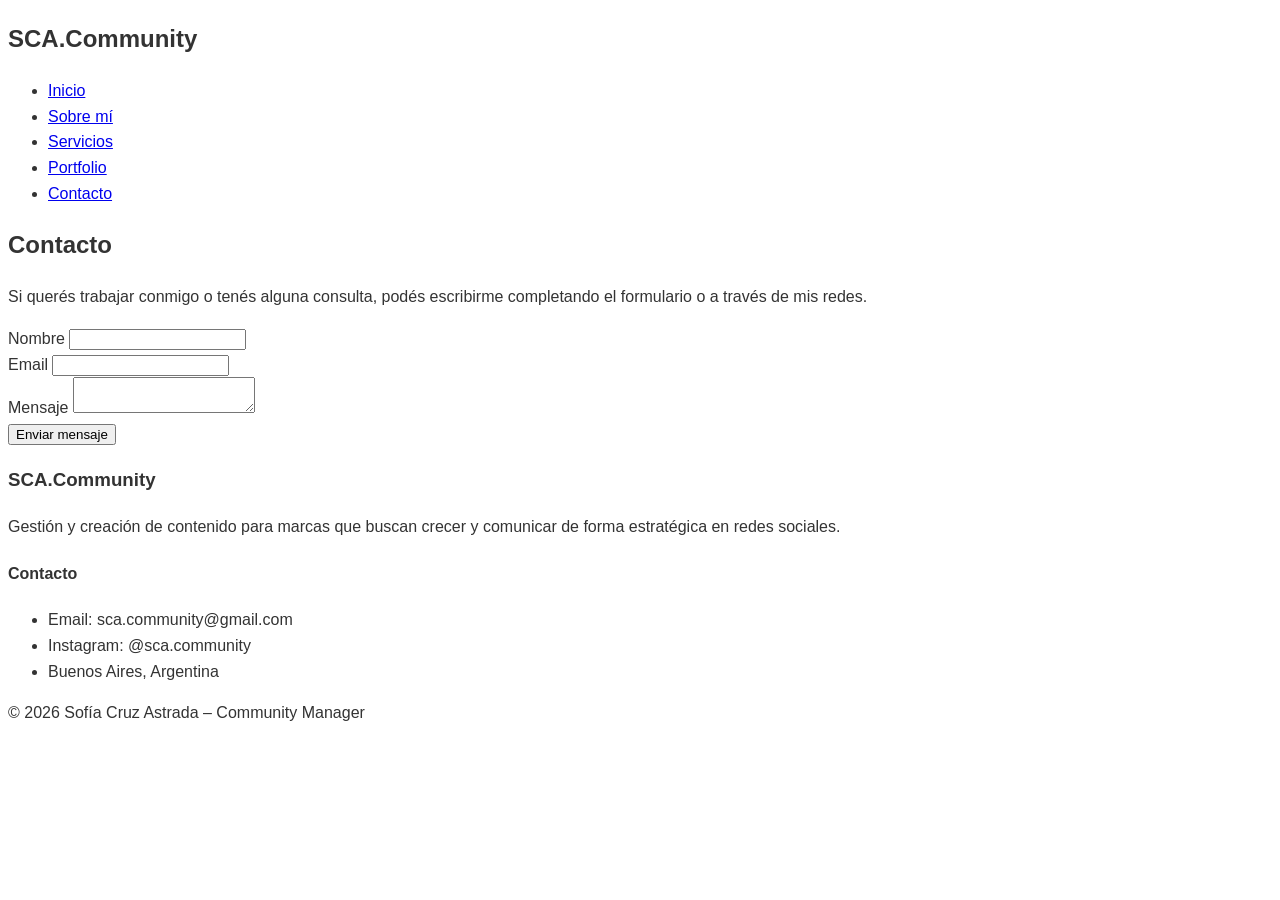
==== pages/contacto.html @ a54b0c0a "Add files via upload" ====
<!DOCTYPE html>
<html lang="es">
<head>
  <meta charset="UTF-8">
  <title>SCA.Community | Sobre mí</title>

  <!-- Reset -->
  <link rel="stylesheet" href="../css/reset.css">

  <!-- Estilos -->
  <link rel="stylesheet" href="../css/styles.css">
</head>
<body>

    <!--
    PreEntrega 1 – Desarrollo Web
    Portfolio profesional – SCA.Community
    Alumna: Sofía Cruz Astrada
    -->

    <header>
        <div class="logo">
            <h2>SCA.Community</h2>
        </div>

        <nav>
            <ul class="menu">
                <li><a href="../index.html">Inicio</a></li>
                <li><a href="sobre-mi.html">Sobre mí</a></li>
                <li><a href="servicios.html">Servicios</a></li>
                <li><a href="portfolio.html">Portfolio</a></li>
                <li><a href="contacto.html">Contacto</a></li>
            </ul>
        </nav>
    </header>

    <main>
        <section class="pagina">
            <h1>Contacto</h1>
            <p>
                Si querés trabajar conmigo o tenés alguna consulta,
                podés escribirme completando el formulario o a través de mis redes.
            </p>
        </section>

        <section class="contacto">
            <form>
                <div class="campo">
                    <label for="nombre">Nombre</label>
                    <input type="text" id="nombre" name="nombre">
                </div>

                <div class="campo">
                    <label for="email">Email</label>
                    <input type="email" id="email" name="email">
                </div>

                <div class="campo">
                    <label for="mensaje">Mensaje</label>
                    <textarea id="mensaje" name="mensaje"></textarea>
                </div>

                <div class="campo">
                    <button type="submit">Enviar mensaje</button>
                </div>
            </form>
        </section>
    </main>

    <footer>
        <div class="footer-info">
            <h3>SCA.Community</h3>
            <p>
                Gestión y creación de contenido para marcas que buscan crecer
                y comunicar de forma estratégica en redes sociales.
            </p>
        </div>

        <div class="footer-contacto">
            <h4>Contacto</h4>
            <ul>
                <li>Email: sca.community@gmail.com</li>
                <li>Instagram: @sca.community</li>
                <li>Buenos Aires, Argentina</li>
            </ul>
        </div>

        <div class="footer-copy">
            <p>© 2026 Sofía Cruz Astrada – Community Manager</p>
        </div>
    </footer>

</body>
</html>
---- css/styles.css ----
/* =====================================
   VARIABLES
===================================== */
:root {
  --sca-bg: hsl(30, 35%, 88%);
  --sca-primary: hsl(290, 52%, 53%);
  --sca-dark: #111111;
  --sca-text: #333333;
  --sca-muted: #555555;

  --radius: 16px;
}

/* =====================================
   BASE
===================================== */
body {
  font-family: Arial, Helvetica, sans-serif;
  color: var(--sca-text);
  background-color: #ffffff;
  line-height: 1.6;
}

img {
  max-width: 100%;
  height: auto;
  display: block;
}

/* =====================================
   NAVBAR (Bootstrap personalizado)
===================================== */
.navbar {
  background-color: var(--sca-primary);
  padding: 16px 0;
}

.navbar .navbar-brand,
.navbar .nav-link {
  color: #111111;
}

.navbar .nav-link:hover {
  text-decoration: underline;
}

.navbar .nav-link.active {
  font-weight: 700;
  text-decoration: underline;
}

/* Botón hamburguesa visible */
.navbar-toggler {
  border: 1px solid rgba(0, 0, 0, 0.3);
}

.navbar-toggler-icon {
  filter: invert(1);
}

/* =====================================
   BOTONES
===================================== */
.btn-primary {
  --bs-btn-bg: #111111;
  --bs-btn-border-color: #111111;
  --bs-btn-hover-bg: #000000;
  --bs-btn-hover-border-color: #000000;
}

/* =====================================
   SECCIONES GENERALES
===================================== */
.section {
  padding: 60px 0;
}

.section--alt {
  background-color: var(--sca-bg);
}

.section__title {
  font-size: clamp(28px, 3vw, 40px);
  margin-bottom: 16px;
}

/* =====================================
   HERO (HOME)
===================================== */
.hero {
  background-color: var(--sca-bg);
  padding: 80px 0;
}

.hero__title {
  font-size: clamp(30px, 3vw, 44px);
  margin-bottom: 16px;
  color: #222222;
}

.hero__text {
  color: var(--sca-muted);
  margin-bottom: 14px;
}

.hero__card {
  background-color: #ffffff;
  border-radius: var(--radius);
  padding: 20px;
  box-shadow: 0 10px 24px rgba(0, 0, 0, 0.06);
  border: 1px solid rgba(0, 0, 0, 0.06);
}

/* =====================================
   CARDS (Servicios + Portfolio)
===================================== */
.service-card {
  border-radius: var(--radius);
  border: 1px solid rgba(0, 0, 0, 0.06);
  box-shadow: 0 10px 24px rgba(0, 0, 0, 0.06);
  transition: transform 0.2s ease, box-shadow 0.2s ease;
}

.service-card:hover {
  transform: translateY(-4px);
  box-shadow: 0 16px 32px rgba(0, 0, 0, 0.1);
}

/* Links utilitarios */
.link-arrow {
  text-decoration: none;
  font-weight: 600;
  color: var(--sca-dark);
}

.link-arrow:hover {
  text-decoration: underline;
}

/* =====================================
   FORMULARIO
===================================== */
form.card {
  border-radius: var(--radius);
}

.form-control:focus {
  border-color: var(--sca-primary);
  box-shadow: 0 0 0 0.2rem rgba(182, 94, 214, 0.25);
}

/* =====================================
   FOOTER
===================================== */
.site-footer {
  background-color: var(--sca-bg);
  padding: 40px 0;
  margin-top: 40px;
}

.site-footer p,
.site-footer li {
  color: var(--sca-muted);
}

.site-footer hr {
  border-color: rgba(0, 0, 0, 0.1);
}

/* =====================================
   RESPONSIVE
===================================== */
@media (max-width: 768px) {
  .hero {
    padding: 60px 0;
  }

  .section {
    padding: 50px 0;
  }
}
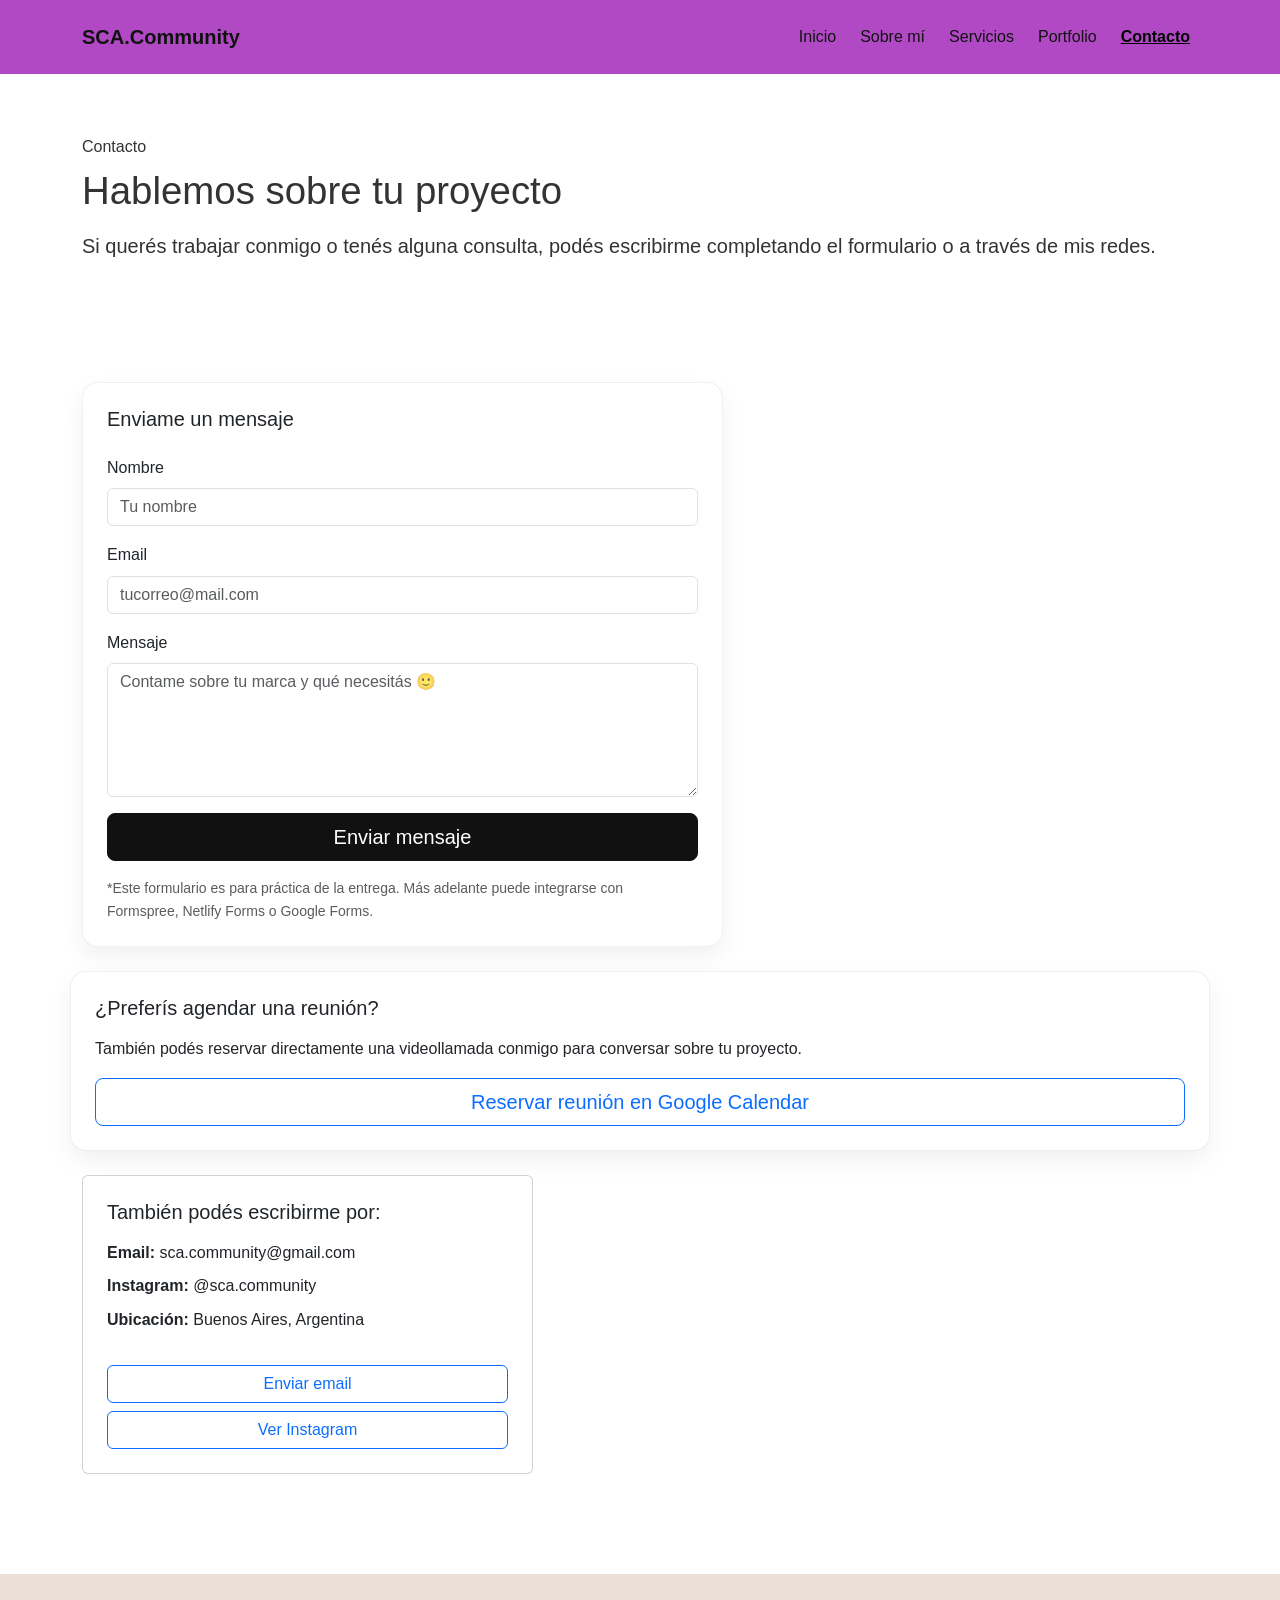
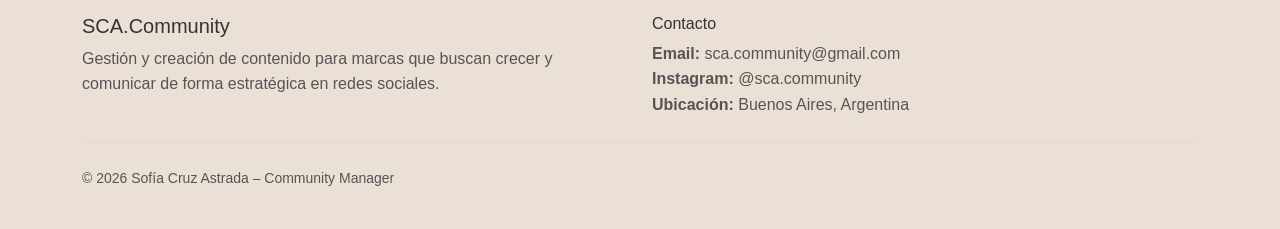
==== commit e69d4483: "Entrega final PreEntrega 3 Entrega final PreEntrega 3 - SCSS + responsive + mejoras layout" ====
--- a/pages/contacto.html
+++ b/pages/contacto.html
@@ -1,94 +1,356 @@
 <!DOCTYPE html>
 <html lang="es">
 <head>
-  <meta charset="UTF-8">
-  <title>SCA.Community | Sobre mí</title>
-
-  <!-- Reset -->
-  <link rel="stylesheet" href="../css/reset.css">
-
-  <!-- Estilos -->
-  <link rel="stylesheet" href="../css/styles.css">
+  <meta charset="UTF-8" />
+
+  <meta name="viewport" content="width=device-width, initial-scale=1.0" />
+
+  <meta
+    name="description"
+    content="Contacto de SCA.Community. Podés escribir para consultas sobre gestión de redes sociales, estrategia digital o creación de contenido."
+  />
+
+  <title>SCA.Community | Contacto</title>
+
+  <!-- Bootstrap CSS -->
+  <link
+    href="https://cdn.jsdelivr.net/npm/bootstrap@5.3.3/dist/css/bootstrap.min.css"
+    rel="stylesheet"
+  />
+
+  <!-- CSS compilado desde SCSS -->
+  <link rel="stylesheet" href="../css/styles.css" />
+
 </head>
+
 <body>
 
-    <!--
-    PreEntrega 1 – Desarrollo Web
-    Portfolio profesional – SCA.Community
-    Alumna: Sofía Cruz Astrada
-    -->
-
-    <header>
-        <div class="logo">
-            <h2>SCA.Community</h2>
-        </div>
-
-        <nav>
-            <ul class="menu">
-                <li><a href="../index.html">Inicio</a></li>
-                <li><a href="sobre-mi.html">Sobre mí</a></li>
-                <li><a href="servicios.html">Servicios</a></li>
-                <li><a href="portfolio.html">Portfolio</a></li>
-                <li><a href="contacto.html">Contacto</a></li>
-            </ul>
-        </nav>
-    </header>
-
-    <main>
-        <section class="pagina">
-            <h1>Contacto</h1>
-            <p>
-                Si querés trabajar conmigo o tenés alguna consulta,
-                podés escribirme completando el formulario o a través de mis redes.
-            </p>
-        </section>
-
-        <section class="contacto">
-            <form>
-                <div class="campo">
-                    <label for="nombre">Nombre</label>
-                    <input type="text" id="nombre" name="nombre">
-                </div>
-
-                <div class="campo">
-                    <label for="email">Email</label>
-                    <input type="email" id="email" name="email">
-                </div>
-
-                <div class="campo">
-                    <label for="mensaje">Mensaje</label>
-                    <textarea id="mensaje" name="mensaje"></textarea>
-                </div>
-
-                <div class="campo">
-                    <button type="submit">Enviar mensaje</button>
-                </div>
-            </form>
-        </section>
-    </main>
-
-    <footer>
-        <div class="footer-info">
-            <h3>SCA.Community</h3>
-            <p>
-                Gestión y creación de contenido para marcas que buscan crecer
-                y comunicar de forma estratégica en redes sociales.
-            </p>
-        </div>
-
-        <div class="footer-contacto">
-            <h4>Contacto</h4>
-            <ul>
-                <li>Email: sca.community@gmail.com</li>
-                <li>Instagram: @sca.community</li>
-                <li>Buenos Aires, Argentina</li>
-            </ul>
-        </div>
-
-        <div class="footer-copy">
-            <p>© 2026 Sofía Cruz Astrada – Community Manager</p>
-        </div>
-    </footer>
+<header class="site-header">
+
+  <nav class="navbar navbar-expand-lg">
+
+    <div class="container">
+
+      <a class="navbar-brand fw-semibold" href="../index.html">
+        SCA.Community
+      </a>
+
+      <button
+        class="navbar-toggler"
+        type="button"
+        data-bs-toggle="collapse"
+        data-bs-target="#mainNav"
+        aria-controls="mainNav"
+        aria-expanded="false"
+        aria-label="Abrir menú"
+      >
+        <span class="navbar-toggler-icon"></span>
+      </button>
+
+      <div class="collapse navbar-collapse" id="mainNav">
+
+        <ul class="navbar-nav ms-auto gap-lg-2">
+
+          <li class="nav-item">
+            <a class="nav-link" href="../index.html">Inicio</a>
+          </li>
+
+          <li class="nav-item">
+            <a class="nav-link" href="sobre-mi.html">Sobre mí</a>
+          </li>
+
+          <li class="nav-item">
+            <a class="nav-link" href="servicios.html">Servicios</a>
+          </li>
+
+          <li class="nav-item">
+            <a class="nav-link" href="portfolio.html">Portfolio</a>
+          </li>
+
+          <li class="nav-item">
+            <a class="nav-link active" href="contacto.html">Contacto</a>
+          </li>
+
+        </ul>
+
+      </div>
+    </div>
+
+  </nav>
+
+</header>
+
+
+<main>
+
+<!-- INTRO -->
+
+<section class="section">
+
+  <div class="container">
+
+    <p class="section__eyebrow mb-2">
+      Contacto
+    </p>
+
+    <h1 class="section__title">
+      Hablemos sobre tu proyecto
+    </h1>
+
+    <p class="lead mb-0">
+      Si querés trabajar conmigo o tenés alguna consulta,
+      podés escribirme completando el formulario o
+      a través de mis redes.
+    </p>
+
+  </div>
+
+</section>
+
+
+
+<!-- FORMULARIO + INFO -->
+
+<section class="section">
+
+  <div class="container">
+
+    <div class="row g-4 contact-grid">
+
+
+      <!-- FORMULARIO -->
+
+      <div class="col-12 col-lg-7">
+
+        <form class="card service-card p-3 p-md-4" action="#" method="post">
+
+          <h2 class="h5 mb-4">
+            Enviame un mensaje
+          </h2>
+
+          <div class="mb-3">
+
+            <label for="nombre" class="form-label">
+              Nombre
+            </label>
+
+            <input
+              type="text"
+              id="nombre"
+              name="nombre"
+              class="form-control"
+              placeholder="Tu nombre"
+              required
+            />
+
+          </div>
+
+
+          <div class="mb-3">
+
+            <label for="email" class="form-label">
+              Email
+            </label>
+
+            <input
+              type="email"
+              id="email"
+              name="email"
+              class="form-control"
+              placeholder="tucorreo@mail.com"
+              required
+            />
+
+          </div>
+
+
+          <div class="mb-3">
+
+            <label for="mensaje" class="form-label">
+              Mensaje
+            </label>
+
+            <textarea
+              id="mensaje"
+              name="mensaje"
+              class="form-control"
+              rows="5"
+              placeholder="Contame sobre tu marca y qué necesitás 🙂"
+              required
+            ></textarea>
+
+          </div>
+
+
+          <button
+            type="submit"
+            class="btn btn-primary btn-lg w-100"
+          >
+            Enviar mensaje
+          </button>
+
+
+          <p class="small text-muted mt-3 mb-0">
+
+            *Este formulario es para práctica de la entrega.
+            Más adelante puede integrarse con Formspree,
+            Netlify Forms o Google Forms.
+
+          </p>
+
+        </form>
+
+      </div>
+      <!-- RESERVAR REUNIÓN -->
+
+<div class="card service-card p-3 p-md-4 mt-4">
+
+  <h2 class="h5 mb-3">
+    ¿Preferís agendar una reunión?
+  </h2>
+
+  <p class="mb-3">
+    También podés reservar directamente una videollamada conmigo
+    para conversar sobre tu proyecto.
+  </p>
+
+  <a
+    href="https://calendar.app.google/3BghYqWCG2MqQ5teA"
+    target="_blank"
+    class="btn btn-outline-primary btn-lg w-100"
+  >
+    Reservar reunión en Google Calendar
+  </a>
+
+</div>
+
+      <!-- DATOS DE CONTACTO -->
+
+      <div class="col-12 col-lg-5">
+
+        <aside class="card h-100 p-3 p-md-4">
+
+          <h2 class="h5 mb-3">
+            También podés escribirme por:
+          </h2>
+
+          <ul class="list-unstyled mb-4">
+
+            <li class="mb-2">
+              <span class="fw-semibold">Email:</span>
+              sca.community@gmail.com
+            </li>
+
+            <li class="mb-2">
+              <span class="fw-semibold">Instagram:</span>
+              @sca.community
+            </li>
+
+            <li class="mb-2">
+              <span class="fw-semibold">Ubicación:</span>
+              Buenos Aires, Argentina
+            </li>
+
+          </ul>
+
+
+          <div class="d-grid gap-2">
+
+            <a
+              class="btn btn-outline-primary"
+              href="mailto:sca.community@gmail.com"
+            >
+              Enviar email
+            </a>
+
+
+            <a
+              class="btn btn-outline-primary"
+              href="https://www.instagram.com/sca.community/"
+              target="_blank"
+              rel="noopener"
+            >
+              Ver Instagram
+            </a>
+
+          </div>
+
+        </aside>
+
+      </div>
+
+
+    </div>
+
+  </div>
+
+</section>
+
+</main>
+
+
+
+<footer class="site-footer">
+
+  <div class="container">
+
+    <div class="row g-4">
+
+      <div class="col-12 col-lg-6">
+
+        <h3 class="h5 mb-2">
+          SCA.Community
+        </h3>
+
+        <p class="mb-0">
+          Gestión y creación de contenido para marcas que buscan crecer
+          y comunicar de forma estratégica en redes sociales.
+        </p>
+
+      </div>
+
+
+      <div class="col-12 col-lg-6">
+
+        <h4 class="h6 mb-2">
+          Contacto
+        </h4>
+
+        <ul class="list-unstyled mb-0">
+
+          <li>
+            <span class="fw-semibold">Email:</span>
+            sca.community@gmail.com
+          </li>
+
+          <li>
+            <span class="fw-semibold">Instagram:</span>
+            @sca.community
+          </li>
+
+          <li>
+            <span class="fw-semibold">Ubicación:</span>
+            Buenos Aires, Argentina
+          </li>
+
+        </ul>
+
+      </div>
+
+    </div>
+
+    <hr class="my-4" />
+
+    <p class="mb-0 small">
+      © 2026 Sofía Cruz Astrada – Community Manager
+    </p>
+
+  </div>
+
+</footer>
+
+
+<script src="https://cdn.jsdelivr.net/npm/bootstrap@5.3.3/dist/js/bootstrap.bundle.min.js"></script>
 
 </body>
-</html>
+</html>
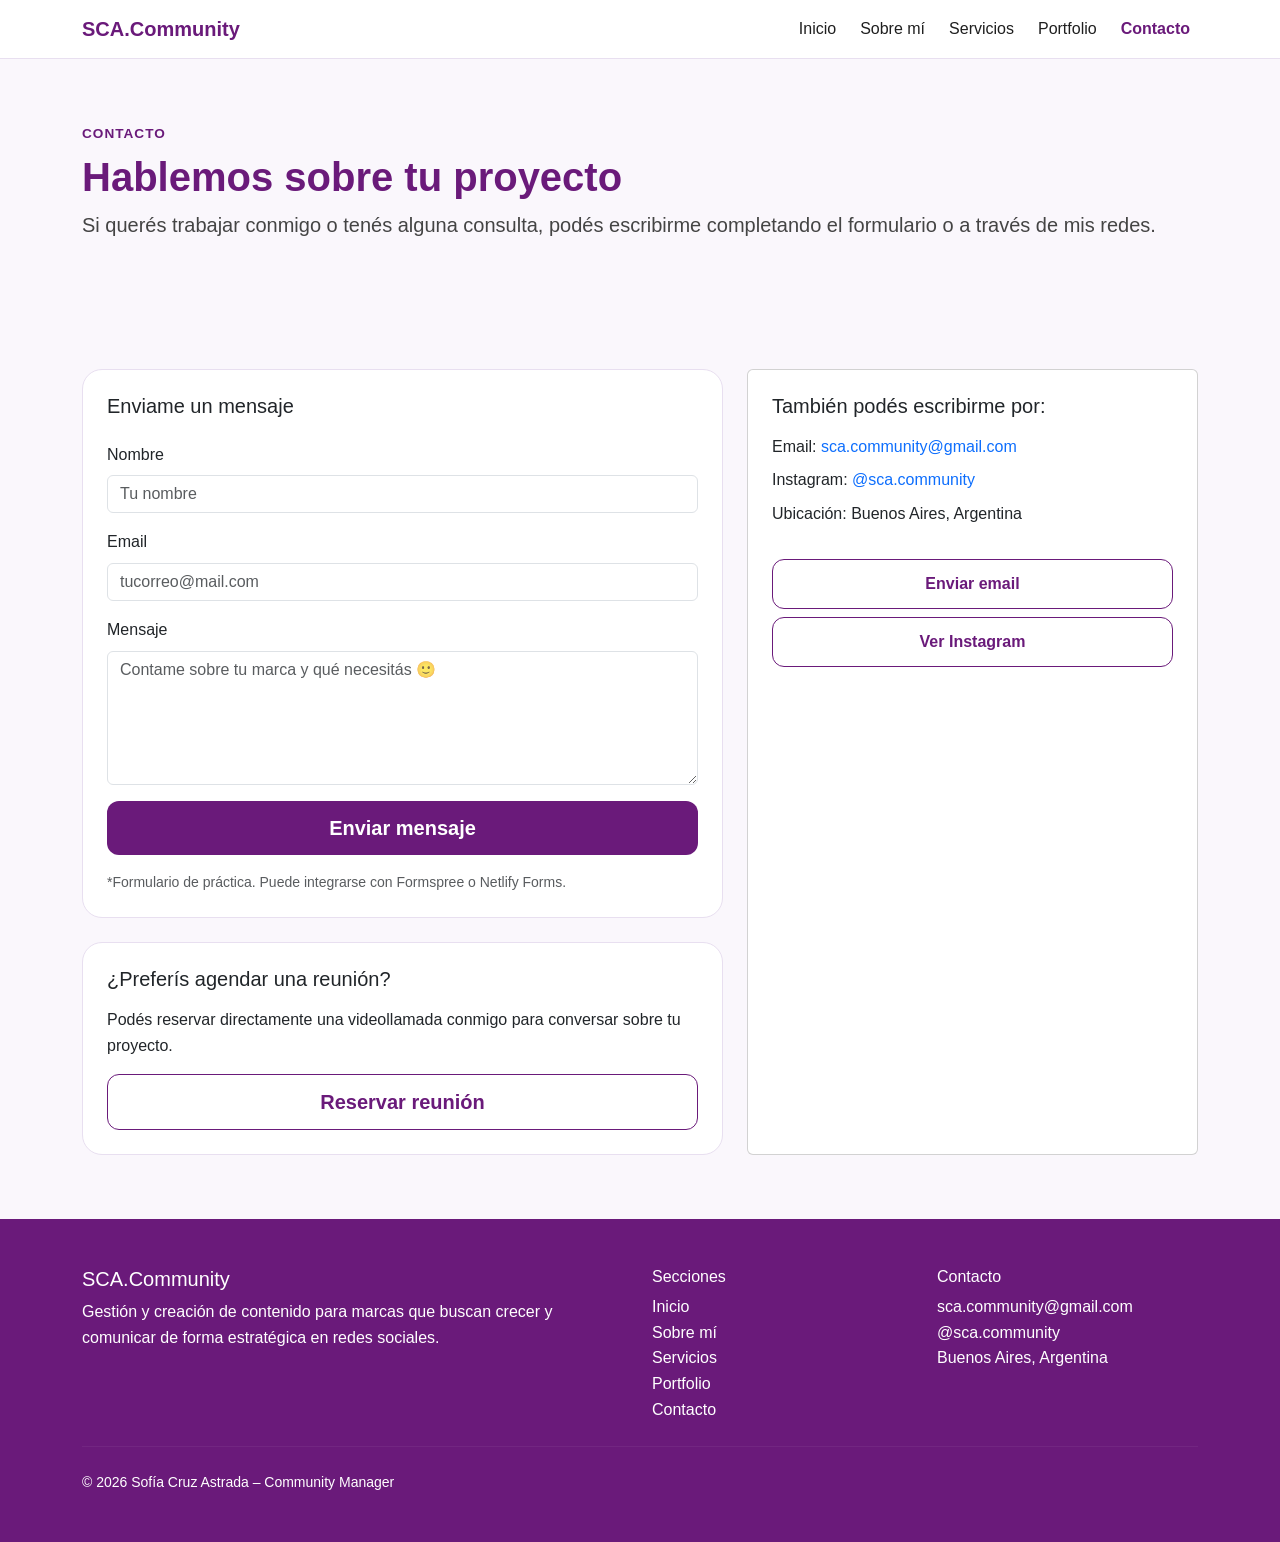
==== commit 47fc5d66: "ENTREGA FINAL PARTE 3 ENTREGA FINAL PARTE 3" ====
--- a/pages/contacto.html
+++ b/pages/contacto.html
@@ -2,38 +2,47 @@
 <html lang="es">
 <head>
   <meta charset="UTF-8" />
-
   <meta name="viewport" content="width=device-width, initial-scale=1.0" />
 
   <meta
     name="description"
-    content="Contacto de SCA.Community. Podés escribir para consultas sobre gestión de redes sociales, estrategia digital o creación de contenido."
-  />
+    content="Contacto de SCA.Community. Escribime para consultas sobre gestión de redes sociales, estrategia digital o creación de contenido."
+  />
+  <meta
+    name="keywords"
+    content="contacto community manager, redes sociales, estrategia digital, contenido instagram"
+  />
+  <meta name="author" content="Sofía Cruz Astrada" />
+
+  <meta property="og:title" content="SCA.Community | Contacto" />
+  <meta
+    property="og:description"
+    content="Escribime para trabajar en la estrategia digital y contenido de tu marca."
+  />
+  <meta property="og:type" content="website" />
+  <meta property="og:locale" content="es_AR" />
+  <meta property="og:image" content="../img/perfil-sca.jpg" />
 
   <title>SCA.Community | Contacto</title>
 
-  <!-- Bootstrap CSS -->
+  <link rel="icon" href="../img/favicon.png" type="image/png" />
+
+  <!-- Bootstrap -->
   <link
     href="https://cdn.jsdelivr.net/npm/bootstrap@5.3.3/dist/css/bootstrap.min.css"
     rel="stylesheet"
   />
 
-  <!-- CSS compilado desde SCSS -->
-  <link rel="stylesheet" href="../css/styles.css" />
-
+  <!-- CSS -->
+  <link rel="stylesheet" href="../css/main.css" />
 </head>
 
 <body>
 
 <header class="site-header">
-
-  <nav class="navbar navbar-expand-lg">
-
+  <nav class="navbar navbar-expand-lg" aria-label="Navegación principal">
     <div class="container">
-
-      <a class="navbar-brand fw-semibold" href="../index.html">
-        SCA.Community
-      </a>
+      <a class="navbar-brand fw-semibold" href="../index.html">SCA.Community</a>
 
       <button
         class="navbar-toggler"
@@ -42,56 +51,30 @@
         data-bs-target="#mainNav"
         aria-controls="mainNav"
         aria-expanded="false"
-        aria-label="Abrir menú"
+        aria-label="Abrir menú de navegación"
       >
         <span class="navbar-toggler-icon"></span>
       </button>
 
       <div class="collapse navbar-collapse" id="mainNav">
-
         <ul class="navbar-nav ms-auto gap-lg-2">
-
-          <li class="nav-item">
-            <a class="nav-link" href="../index.html">Inicio</a>
-          </li>
-
-          <li class="nav-item">
-            <a class="nav-link" href="sobre-mi.html">Sobre mí</a>
-          </li>
-
-          <li class="nav-item">
-            <a class="nav-link" href="servicios.html">Servicios</a>
-          </li>
-
-          <li class="nav-item">
-            <a class="nav-link" href="portfolio.html">Portfolio</a>
-          </li>
-
-          <li class="nav-item">
-            <a class="nav-link active" href="contacto.html">Contacto</a>
-          </li>
-
+          <li class="nav-item"><a class="nav-link" href="../index.html">Inicio</a></li>
+          <li class="nav-item"><a class="nav-link" href="sobre-mi.html">Sobre mí</a></li>
+          <li class="nav-item"><a class="nav-link" href="servicios.html">Servicios</a></li>
+          <li class="nav-item"><a class="nav-link" href="portfolio.html">Portfolio</a></li>
+          <li class="nav-item"><a class="nav-link active" href="contacto.html" aria-current="page">Contacto</a></li>
         </ul>
-
       </div>
     </div>
-
   </nav>
-
 </header>
 
-
 <main>
 
 <!-- INTRO -->
-
 <section class="section">
-
   <div class="container">
-
-    <p class="section__eyebrow mb-2">
-      Contacto
-    </p>
+    <p class="section__eyebrow mb-2">Contacto</p>
 
     <h1 class="section__title">
       Hablemos sobre tu proyecto
@@ -102,38 +85,24 @@
       podés escribirme completando el formulario o
       a través de mis redes.
     </p>
-
   </div>
-
 </section>
 
-
-
-<!-- FORMULARIO + INFO -->
-
+<!-- FORM + INFO -->
 <section class="section">
-
   <div class="container">
 
-    <div class="row g-4 contact-grid">
-
+    <div class="row g-4">
 
       <!-- FORMULARIO -->
-
       <div class="col-12 col-lg-7">
 
         <form class="card service-card p-3 p-md-4" action="#" method="post">
 
-          <h2 class="h5 mb-4">
-            Enviame un mensaje
-          </h2>
+          <h2 class="h5 mb-4">Enviame un mensaje</h2>
 
           <div class="mb-3">
-
-            <label for="nombre" class="form-label">
-              Nombre
-            </label>
-
+            <label for="nombre" class="form-label">Nombre</label>
             <input
               type="text"
               id="nombre"
@@ -142,16 +111,10 @@
               placeholder="Tu nombre"
               required
             />
-
-          </div>
-
+          </div>
 
           <div class="mb-3">
-
-            <label for="email" class="form-label">
-              Email
-            </label>
-
+            <label for="email" class="form-label">Email</label>
             <input
               type="email"
               id="email"
@@ -160,16 +123,10 @@
               placeholder="tucorreo@mail.com"
               required
             />
-
-          </div>
-
+          </div>
 
           <div class="mb-3">
-
-            <label for="mensaje" class="form-label">
-              Mensaje
-            </label>
-
+            <label for="mensaje" class="form-label">Mensaje</label>
             <textarea
               id="mensaje"
               name="mensaje"
@@ -178,177 +135,135 @@
               placeholder="Contame sobre tu marca y qué necesitás 🙂"
               required
             ></textarea>
-
-          </div>
-
-
-          <button
-            type="submit"
-            class="btn btn-primary btn-lg w-100"
-          >
+          </div>
+
+          <button type="submit" class="btn btn-primary btn-lg w-100">
             Enviar mensaje
           </button>
 
-
           <p class="small text-muted mt-3 mb-0">
-
-            *Este formulario es para práctica de la entrega.
-            Más adelante puede integrarse con Formspree,
-            Netlify Forms o Google Forms.
-
+            *Formulario de práctica. Puede integrarse con Formspree o Netlify Forms.
           </p>
 
         </form>
 
-      </div>
-      <!-- RESERVAR REUNIÓN -->
-
-<div class="card service-card p-3 p-md-4 mt-4">
-
-  <h2 class="h5 mb-3">
-    ¿Preferís agendar una reunión?
-  </h2>
-
-  <p class="mb-3">
-    También podés reservar directamente una videollamada conmigo
-    para conversar sobre tu proyecto.
-  </p>
-
-  <a
-    href="https://calendar.app.google/3BghYqWCG2MqQ5teA"
-    target="_blank"
-    class="btn btn-outline-primary btn-lg w-100"
-  >
-    Reservar reunión en Google Calendar
-  </a>
-
-</div>
-
-      <!-- DATOS DE CONTACTO -->
-
+        <!-- RESERVA -->
+        <div class="card service-card p-3 p-md-4 mt-4">
+          <h2 class="h5 mb-3">¿Preferís agendar una reunión?</h2>
+
+          <p class="mb-3">
+            Podés reservar directamente una videollamada conmigo para conversar sobre tu proyecto.
+          </p>
+
+          <a
+            href="https://calendar.app.google/3BghYqWCG2MqQ5teA"
+            target="_blank"
+            class="btn btn-outline-primary btn-lg w-100"
+          >
+            Reservar reunión
+          </a>
+        </div>
+
+      </div>
+
+      <!-- INFO -->
       <div class="col-12 col-lg-5">
 
         <aside class="card h-100 p-3 p-md-4">
 
-          <h2 class="h5 mb-3">
-            También podés escribirme por:
-          </h2>
+          <h2 class="h5 mb-3">También podés escribirme por:</h2>
 
           <ul class="list-unstyled mb-4">
-
             <li class="mb-2">
-              <span class="fw-semibold">Email:</span>
-              sca.community@gmail.com
+              Email:
+              <a href="mailto:sca.community@gmail.com">
+                sca.community@gmail.com
+              </a>
             </li>
 
             <li class="mb-2">
-              <span class="fw-semibold">Instagram:</span>
-              @sca.community
+              Instagram:
+              <a href="https://www.instagram.com/sca.community/" target="_blank">
+                @sca.community
+              </a>
             </li>
 
             <li class="mb-2">
-              <span class="fw-semibold">Ubicación:</span>
-              Buenos Aires, Argentina
+              Ubicación: Buenos Aires, Argentina
             </li>
-
           </ul>
 
-
           <div class="d-grid gap-2">
-
-            <a
-              class="btn btn-outline-primary"
-              href="mailto:sca.community@gmail.com"
-            >
+            <a class="btn btn-outline-primary" href="mailto:sca.community@gmail.com">
               Enviar email
             </a>
-
 
             <a
               class="btn btn-outline-primary"
               href="https://www.instagram.com/sca.community/"
               target="_blank"
-              rel="noopener"
             >
               Ver Instagram
             </a>
-
           </div>
 
         </aside>
 
       </div>
 
-
     </div>
 
   </div>
-
 </section>
 
 </main>
 
-
-
 <footer class="site-footer">
-
   <div class="container">
 
-    <div class="row g-4">
+    <div class="row g-4 align-items-start">
 
       <div class="col-12 col-lg-6">
-
-        <h3 class="h5 mb-2">
-          SCA.Community
-        </h3>
-
+        <h3 class="h5 mb-2">SCA.Community</h3>
         <p class="mb-0">
           Gestión y creación de contenido para marcas que buscan crecer
           y comunicar de forma estratégica en redes sociales.
         </p>
-
-      </div>
-
-
-      <div class="col-12 col-lg-6">
-
-        <h4 class="h6 mb-2">
-          Contacto
-        </h4>
-
+      </div>
+
+      <div class="col-12 col-lg-3">
+        <h4 class="h6 mb-2">Secciones</h4>
         <ul class="list-unstyled mb-0">
-
+          <li><a href="../index.html">Inicio</a></li>
+          <li><a href="sobre-mi.html">Sobre mí</a></li>
+          <li><a href="servicios.html">Servicios</a></li>
+          <li><a href="portfolio.html">Portfolio</a></li>
+          <li><a href="contacto.html">Contacto</a></li>
+        </ul>
+      </div>
+
+      <div class="col-12 col-lg-3">
+        <h4 class="h6 mb-2">Contacto</h4>
+        <ul class="list-unstyled mb-0">
           <li>
-            <span class="fw-semibold">Email:</span>
-            sca.community@gmail.com
+            <a href="mailto:sca.community@gmail.com">sca.community@gmail.com</a>
           </li>
-
           <li>
-            <span class="fw-semibold">Instagram:</span>
-            @sca.community
+            <a href="https://www.instagram.com/sca.community/" target="_blank">
+              @sca.community
+            </a>
           </li>
-
-          <li>
-            <span class="fw-semibold">Ubicación:</span>
-            Buenos Aires, Argentina
-          </li>
-
+          <li>Buenos Aires, Argentina</li>
         </ul>
-
       </div>
 
     </div>
 
     <hr class="my-4" />
-
-    <p class="mb-0 small">
-      © 2026 Sofía Cruz Astrada – Community Manager
-    </p>
+    <p class="mb-0 small">© 2026 Sofía Cruz Astrada – Community Manager</p>
 
   </div>
-
 </footer>
-
 
 <script src="https://cdn.jsdelivr.net/npm/bootstrap@5.3.3/dist/js/bootstrap.bundle.min.js"></script>
 
--- a/css/main.css
+++ b/css/main.css
@@ -0,0 +1,371 @@
+@charset "UTF-8";
+/* ==============================
+   VARIABLES
+============================== */
+/* ==============================
+   MIXINS
+============================== */
+/* ==============================
+   EXTENDS
+============================== */
+.about-card, .about-highlight, .portfolio-card, .service-card {
+  border: 1px solid #e8dff0;
+  border-radius: 20px;
+  background-color: #ffffff;
+  transition: transform 0.3s ease, box-shadow 0.3s ease;
+}
+
+/* ==============================
+   RESET
+============================== */
+* {
+  margin: 0;
+  padding: 0;
+  box-sizing: border-box;
+}
+
+/* ==============================
+   BASE
+============================== */
+body {
+  font-family: Arial, sans-serif;
+  background-color: #faf7fc;
+  color: #444444;
+  line-height: 1.6;
+}
+
+img {
+  max-width: 100%;
+  display: block;
+}
+
+main {
+  min-height: 80vh;
+}
+
+a {
+  text-decoration: none;
+}
+
+/* ==============================
+   HEADER / NAVBAR
+============================== */
+.site-header {
+  background: #ffffff;
+  border-bottom: 1px solid #e8dff0;
+  position: sticky;
+  top: 0;
+  z-index: 1000;
+}
+
+.navbar .navbar-brand {
+  color: hsl(290, 65%, 29%);
+  font-weight: 700;
+}
+.navbar .navbar-brand:hover {
+  color: hsl(290, 65%, 29%);
+}
+.navbar .nav-link {
+  color: #1f1f1f;
+  transition: color 0.3s ease;
+}
+.navbar .nav-link:hover {
+  color: hsl(290, 65%, 29%);
+}
+.navbar .nav-link.active {
+  color: hsl(290, 65%, 29%);
+  font-weight: 600;
+}
+.navbar .navbar-toggler {
+  border-color: rgba(0, 0, 0, 0.1);
+}
+
+/* ==============================
+   HERO
+============================== */
+.hero {
+  padding: 5rem 0;
+  background: linear-gradient(180deg, #faf7fc 0%, #f3e9fa 100%);
+}
+.hero__eyebrow {
+  font-size: 0.85rem;
+  text-transform: uppercase;
+  letter-spacing: 1px;
+  color: hsl(290, 65%, 29%);
+  font-weight: 700;
+  margin-bottom: 0.75rem;
+}
+.hero__title {
+  color: hsl(290, 65%, 29%);
+  font-weight: 700;
+  line-height: 1.2;
+  margin-bottom: 1rem;
+}
+.hero__text {
+  margin-bottom: 1rem;
+}
+.hero__actions {
+  margin-top: 1.5rem;
+}
+.hero__card {
+  background: #ffffff;
+  border: 1px solid #e8dff0;
+  border-radius: 20px;
+  padding: 1.5rem;
+  box-shadow: 0 8px 20px rgba(0, 0, 0, 0.08);
+}
+.hero__list {
+  padding-left: 1.2rem;
+}
+.hero__list li {
+  margin-bottom: 0.5rem;
+}
+
+/* ==============================
+   SECTIONS
+============================== */
+.section {
+  padding: 4rem 0;
+}
+
+.section__title {
+  color: hsl(290, 65%, 29%);
+  font-weight: 700;
+}
+
+.section__eyebrow {
+  font-size: 0.85rem;
+  text-transform: uppercase;
+  letter-spacing: 1px;
+  color: hsl(290, 65%, 29%);
+  font-weight: 700;
+}
+
+.link-arrow {
+  color: hsl(290, 65%, 29%);
+  font-weight: 600;
+  transition: all 0.3s ease;
+}
+.link-arrow:hover {
+  color: #1f1f1f;
+}
+
+/* ==============================
+   SERVICES
+============================== */
+.services-section {
+  background-color: #faf7fc;
+}
+
+.service-card {
+  box-shadow: none;
+}
+.service-card:hover {
+  transform: translateY(-6px);
+  box-shadow: 0 8px 20px rgba(0, 0, 0, 0.08);
+}
+.service-card .card-body {
+  padding: 1.5rem;
+}
+.service-card ul {
+  padding-left: 1.2rem;
+}
+.service-card ul li {
+  margin-bottom: 0.35rem;
+}
+
+/* ==============================
+   PORTFOLIO
+============================== */
+.portfolio-preview {
+  background-color: #ffffff;
+}
+
+.portfolio-card {
+  overflow: hidden;
+}
+.portfolio-card:hover {
+  transform: translateY(-6px);
+  box-shadow: 0 8px 20px rgba(0, 0, 0, 0.08);
+}
+.portfolio-card img {
+  -o-object-fit: cover;
+     object-fit: cover;
+  height: 220px;
+  width: 100%;
+}
+.portfolio-card .card-body {
+  padding: 1.5rem;
+}
+
+.about-hero {
+  background-color: #faf7fc;
+}
+
+.about-highlight {
+  padding: 1.5rem;
+  box-shadow: 0 8px 20px rgba(0, 0, 0, 0.08);
+}
+.about-highlight ul {
+  padding-left: 1.2rem;
+}
+.about-highlight ul li {
+  margin-bottom: 0.5rem;
+}
+
+.about-card:hover {
+  transform: translateY(-6px);
+  box-shadow: 0 8px 20px rgba(0, 0, 0, 0.08);
+}
+.about-card .card-body {
+  padding: 1.5rem;
+}
+.about-card ul {
+  padding-left: 1.2rem;
+}
+.about-card ul li {
+  margin-bottom: 0.35rem;
+}
+
+/* ==============================
+   CTA
+============================== */
+.cta-section {
+  background-color: #faf7fc;
+}
+
+.cta-box {
+  background: hsl(290, 50%, 94%);
+  padding: 3rem;
+  border-radius: 20px;
+  box-shadow: 0 8px 20px rgba(0, 0, 0, 0.08);
+}
+
+/* ==============================
+   FOOTER
+============================== */
+.site-footer {
+  background: hsl(290, 65%, 29%);
+  color: #ffffff;
+  padding: 3rem 0;
+}
+.site-footer a {
+  color: #ffffff;
+  transition: opacity 0.3s ease;
+}
+.site-footer a:hover {
+  opacity: 0.8;
+}
+.site-footer ul {
+  padding-left: 0;
+}
+.site-footer hr {
+  border-color: rgba(255, 255, 255, 0.2);
+}
+
+/* ==============================
+   BUTTONS
+============================== */
+.btn-primary {
+  padding: 0.75rem 1.5rem;
+  border-radius: 12px;
+  font-weight: 600;
+  transition: all 0.3s ease;
+  background: hsl(290, 65%, 29%);
+  border: none;
+}
+.btn-primary:hover {
+  transform: translateY(-2px);
+  background: hsl(290, 65%, 29%);
+}
+
+.btn-outline-primary {
+  padding: 0.75rem 1.5rem;
+  border-radius: 12px;
+  font-weight: 600;
+  transition: all 0.3s ease;
+  border: 1px solid hsl(290, 65%, 29%);
+  color: hsl(290, 65%, 29%);
+  background: transparent;
+}
+.btn-outline-primary:hover {
+  transform: translateY(-2px);
+  background-color: hsl(290, 65%, 29%);
+  color: #ffffff;
+  border-color: hsl(290, 65%, 29%);
+}
+
+/* ==============================
+   EACH (CLASES DINÁMICAS)
+============================== */
+.btn-instagram {
+  background-color: #e1306c;
+  color: #ffffff;
+  padding: 0.75rem 1rem;
+  border-radius: 12px;
+  display: inline-block;
+  transition: 0.3s ease;
+}
+.btn-instagram:hover {
+  opacity: 0.9;
+  transform: translateY(-2px);
+}
+
+.btn-linkedin {
+  background-color: #0a66c2;
+  color: #ffffff;
+  padding: 0.75rem 1rem;
+  border-radius: 12px;
+  display: inline-block;
+  transition: 0.3s ease;
+}
+.btn-linkedin:hover {
+  opacity: 0.9;
+  transform: translateY(-2px);
+}
+
+.btn-whatsapp {
+  background-color: #25d366;
+  color: #ffffff;
+  padding: 0.75rem 1rem;
+  border-radius: 12px;
+  display: inline-block;
+  transition: 0.3s ease;
+}
+.btn-whatsapp:hover {
+  opacity: 0.9;
+  transform: translateY(-2px);
+}
+
+/* ==============================
+   RESPONSIVE
+============================== */
+@media (max-width: 992px) {
+  .hero {
+    padding: 4rem 0;
+  }
+}
+@media (max-width: 768px) {
+  .hero {
+    padding: 3rem 0;
+  }
+  .hero__title {
+    font-size: 1.9rem;
+  }
+  .section {
+    padding: 3rem 0;
+  }
+  .cta-box {
+    padding: 2rem;
+  }
+}
+@media (max-width: 576px) {
+  .hero__title {
+    font-size: 1.7rem;
+  }
+  .btn-primary,
+  .btn-outline-primary {
+    width: 100%;
+    text-align: center;
+  }
+}/*# sourceMappingURL=main.css.map */
